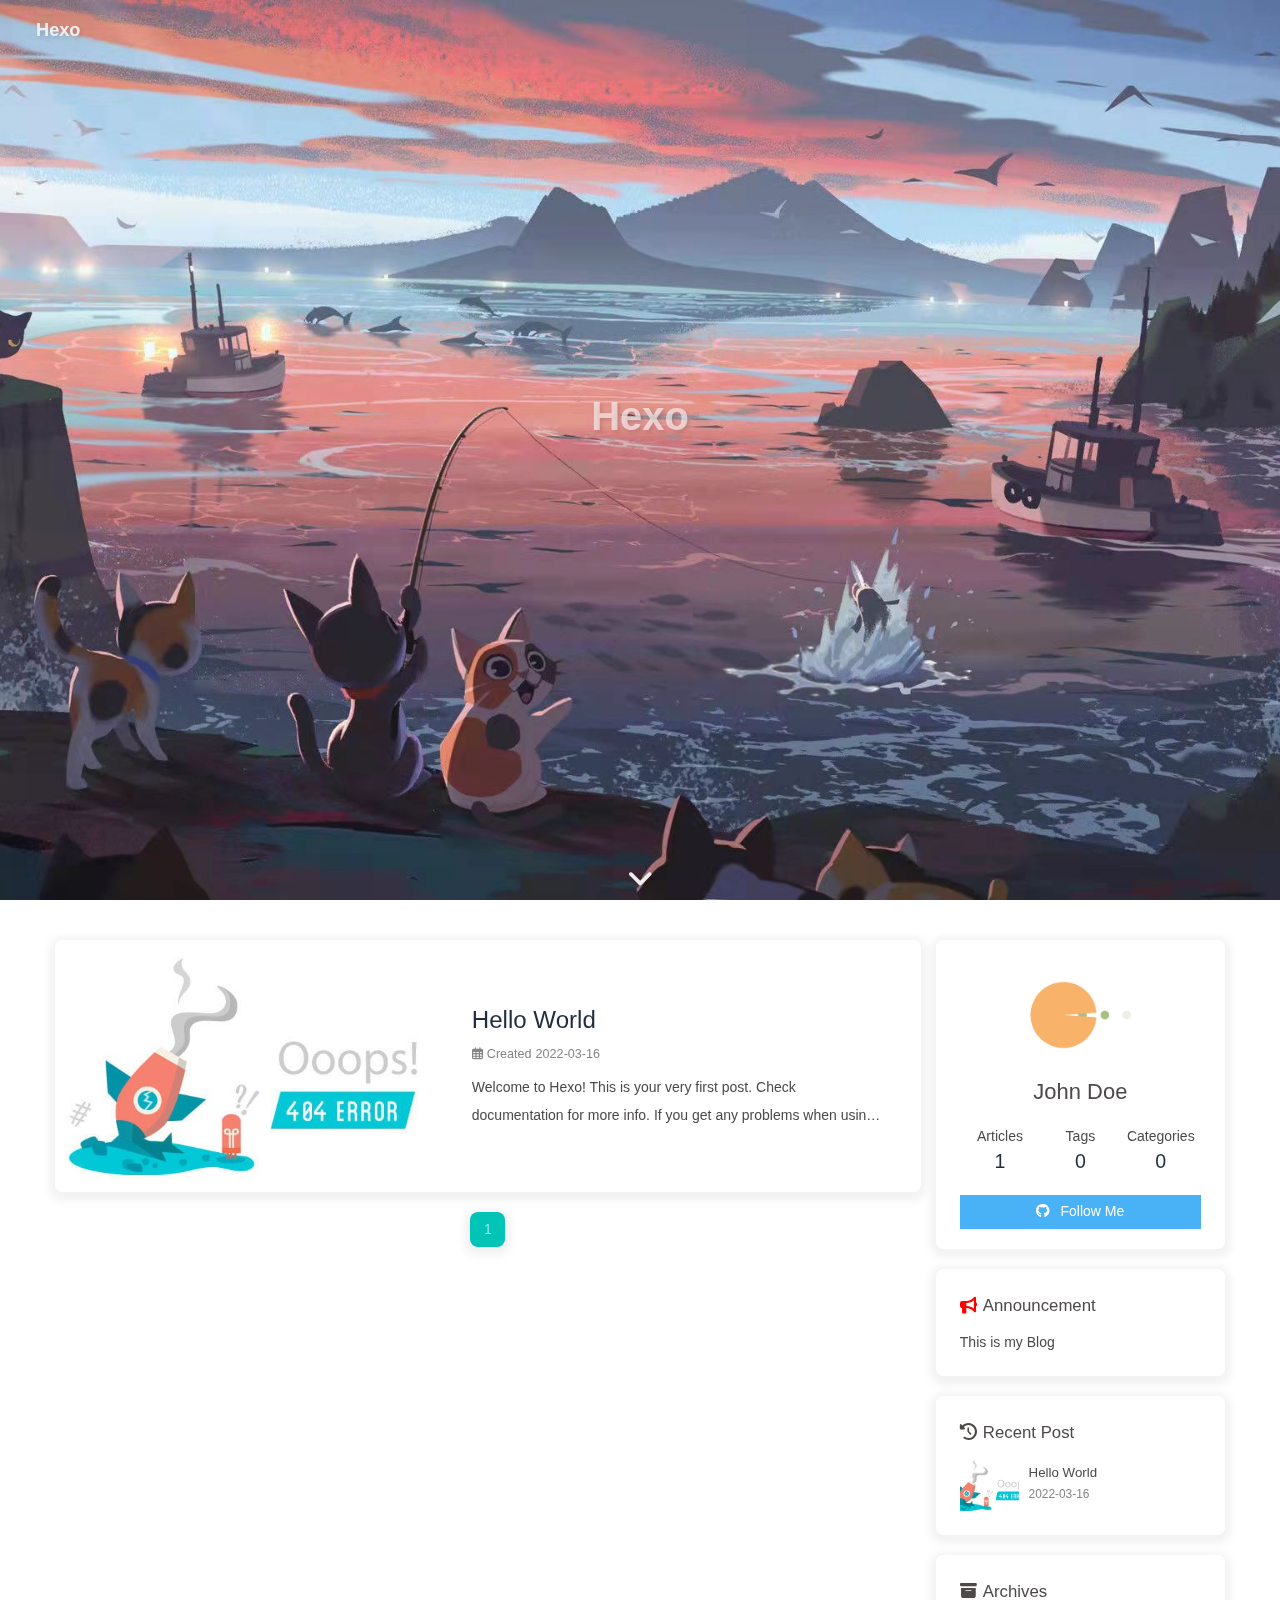
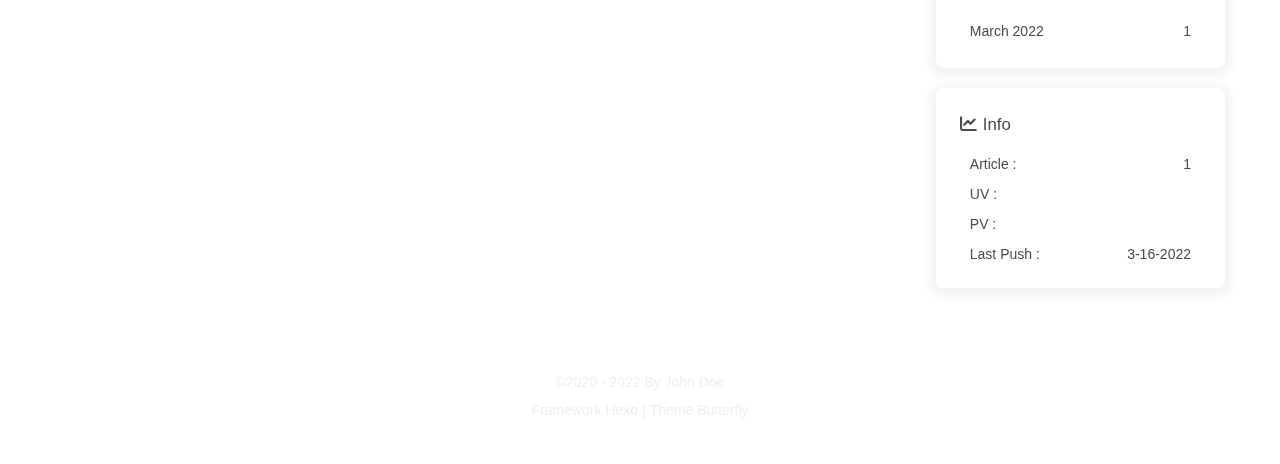
==== index.html @ 841f3a4f "Site updated: 2022-03-16 13:57:46" ====
<!DOCTYPE html><html lang="en" data-theme="light"><head><meta charset="UTF-8"><meta http-equiv="X-UA-Compatible" content="IE=edge"><meta name="viewport" content="width=device-width, initial-scale=1.0, maximum-scale=1.0, user-scalable=no"><title>Hexo</title><meta name="author" content="John Doe"><meta name="copyright" content="John Doe"><meta name="format-detection" content="telephone=no"><meta name="theme-color" content="#ffffff"><meta property="og:type" content="website">
<meta property="og:title" content="Hexo">
<meta property="og:url" content="http://example.com/index.html">
<meta property="og:site_name" content="Hexo">
<meta property="og:locale" content="en_US">
<meta property="og:image" content="https://i.loli.net/2021/02/24/5O1day2nriDzjSu.png">
<meta property="article:author" content="John Doe">
<meta name="twitter:card" content="summary">
<meta name="twitter:image" content="https://i.loli.net/2021/02/24/5O1day2nriDzjSu.png"><link rel="shortcut icon" href="/img/favicon.png"><link rel="canonical" href="http://example.com/"><link rel="preconnect" href="//cdn.jsdelivr.net"/><link rel="preconnect" href="//busuanzi.ibruce.info"/><link rel="stylesheet" href="/css/index.css"><link rel="stylesheet" href="https://cdn.jsdelivr.net/npm/@fortawesome/fontawesome-free@6/css/all.min.css" media="print" onload="this.media='all'"><link rel="stylesheet" href="https://cdn.jsdelivr.net/npm/@fancyapps/ui/dist/fancybox.css" media="print" onload="this.media='all'"><script>const GLOBAL_CONFIG = { 
  root: '/',
  algolia: undefined,
  localSearch: undefined,
  translate: undefined,
  noticeOutdate: undefined,
  highlight: {"plugin":"highlighjs","highlightCopy":true,"highlightLang":true,"highlightHeightLimit":false},
  copy: {
    success: 'Copy successfully',
    error: 'Copy error',
    noSupport: 'The browser does not support'
  },
  relativeDate: {
    homepage: false,
    post: false
  },
  runtime: '',
  date_suffix: {
    just: 'Just',
    min: 'minutes ago',
    hour: 'hours ago',
    day: 'days ago',
    month: 'months ago'
  },
  copyright: undefined,
  lightbox: 'fancybox',
  Snackbar: undefined,
  source: {
    justifiedGallery: {
      js: 'https://cdn.jsdelivr.net/npm/flickr-justified-gallery@2/dist/fjGallery.min.js',
      css: 'https://cdn.jsdelivr.net/npm/flickr-justified-gallery@2/dist/fjGallery.min.css'
    }
  },
  isPhotoFigcaption: false,
  islazyload: false,
  isAnchor: false
}</script><script id="config-diff">var GLOBAL_CONFIG_SITE = {
  title: 'Hexo',
  isPost: false,
  isHome: true,
  isHighlightShrink: false,
  isToc: false,
  postUpdate: '2022-03-16 13:57:40'
}</script><noscript><style type="text/css">
  #nav {
    opacity: 1
  }
  .justified-gallery img {
    opacity: 1
  }

  #recent-posts time,
  #post-meta time {
    display: inline !important
  }
</style></noscript><script>(win=>{
    win.saveToLocal = {
      set: function setWithExpiry(key, value, ttl) {
        if (ttl === 0) return
        const now = new Date()
        const expiryDay = ttl * 86400000
        const item = {
          value: value,
          expiry: now.getTime() + expiryDay,
        }
        localStorage.setItem(key, JSON.stringify(item))
      },

      get: function getWithExpiry(key) {
        const itemStr = localStorage.getItem(key)

        if (!itemStr) {
          return undefined
        }
        const item = JSON.parse(itemStr)
        const now = new Date()

        if (now.getTime() > item.expiry) {
          localStorage.removeItem(key)
          return undefined
        }
        return item.value
      }
    }
  
    win.getScript = url => new Promise((resolve, reject) => {
      const script = document.createElement('script')
      script.src = url
      script.async = true
      script.onerror = reject
      script.onload = script.onreadystatechange = function() {
        const loadState = this.readyState
        if (loadState && loadState !== 'loaded' && loadState !== 'complete') return
        script.onload = script.onreadystatechange = null
        resolve()
      }
      document.head.appendChild(script)
    })
  
      win.activateDarkMode = function () {
        document.documentElement.setAttribute('data-theme', 'dark')
        if (document.querySelector('meta[name="theme-color"]') !== null) {
          document.querySelector('meta[name="theme-color"]').setAttribute('content', '#0d0d0d')
        }
      }
      win.activateLightMode = function () {
        document.documentElement.setAttribute('data-theme', 'light')
        if (document.querySelector('meta[name="theme-color"]') !== null) {
          document.querySelector('meta[name="theme-color"]').setAttribute('content', '#ffffff')
        }
      }
      const t = saveToLocal.get('theme')
    
          if (t === 'dark') activateDarkMode()
          else if (t === 'light') activateLightMode()
        
      const asideStatus = saveToLocal.get('aside-status')
      if (asideStatus !== undefined) {
        if (asideStatus === 'hide') {
          document.documentElement.classList.add('hide-aside')
        } else {
          document.documentElement.classList.remove('hide-aside')
        }
      }
    
    const detectApple = () => {
      if(/iPad|iPhone|iPod|Macintosh/.test(navigator.userAgent)){
        document.documentElement.classList.add('apple')
      }
    }
    detectApple()
    })(window)</script><link rel="stylesheet" href="/css/footer_and_top.css"><meta name="generator" content="Hexo 6.1.0"></head><body><div id="web_bg"></div><div id="sidebar"><div id="menu-mask"></div><div id="sidebar-menus"><div class="avatar-img is-center"><img src="https://i.loli.net/2021/02/24/5O1day2nriDzjSu.png" onerror="onerror=null;src='/img/friend_404.gif'" alt="avatar"/></div><div class="site-data is-center"><div class="data-item"><a href="/archives/"><div class="headline">Articles</div><div class="length-num">1</div></a></div><div class="data-item"><a href="/tags/"><div class="headline">Tags</div><div class="length-num">0</div></a></div><div class="data-item"><a href="/categories/"><div class="headline">Categories</div><div class="length-num">0</div></a></div></div><hr/></div></div><div class="page" id="body-wrap"><header class="full_page" id="page-header" style="background: transparent"><nav id="nav"><span id="blog_name"><a id="site-name" href="/">Hexo</a></span><div id="menus"><div id="toggle-menu"><a class="site-page"><i class="fas fa-bars fa-fw"></i></a></div></div></nav><div id="site-info"><h1 id="site-title">Hexo</h1></div><div id="scroll-down"><i class="fas fa-angle-down scroll-down-effects"></i></div></header><main class="layout" id="content-inner"><div class="recent-posts" id="recent-posts"><div class="recent-post-item"><div class="post_cover left"><a href="/2022/03/16/hello-world/" title="Hello World"><img class="post_bg" src="/transparent" onerror="this.onerror=null;this.src='/img/404.jpg'" alt="Hello World"></a></div><div class="recent-post-info"><a class="article-title" href="/2022/03/16/hello-world/" title="Hello World">Hello World</a><div class="article-meta-wrap"><span class="post-meta-date"><i class="far fa-calendar-alt"></i><span class="article-meta-label">Created</span><time datetime="2022-03-16T00:03:15.946Z" title="Created 2022-03-16 08:03:15">2022-03-16</time></span></div><div class="content">Welcome to Hexo! This is your very first post. Check documentation for more info. If you get any problems when using Hexo, you can find the answer in troubleshooting or you can ask me on GitHub.
Quick StartCreate a new post1$ hexo new &quot;My New Post&quot;

More info: Writing
Run server1$ hexo server

More info: Server
Generate static files1$ hexo generate

More info: Generating
Deploy to remote sites1$ hexo deploy

More info: Deployment
</div></div></div><nav id="pagination"><div class="pagination"><span class="page-number current">1</span></div></nav></div><div class="aside-content" id="aside-content"><div class="card-widget card-info"><div class="is-center"><div class="avatar-img"><img src="https://i.loli.net/2021/02/24/5O1day2nriDzjSu.png" onerror="this.onerror=null;this.src='/img/friend_404.gif'" alt="avatar"/></div><div class="author-info__name">John Doe</div><div class="author-info__description"></div></div><div class="card-info-data is-center"><div class="card-info-data-item"><a href="/archives/"><div class="headline">Articles</div><div class="length-num">1</div></a></div><div class="card-info-data-item"><a href="/tags/"><div class="headline">Tags</div><div class="length-num">0</div></a></div><div class="card-info-data-item"><a href="/categories/"><div class="headline">Categories</div><div class="length-num">0</div></a></div></div><a id="card-info-btn" target="_blank" rel="noopener" href="https://github.com/xxxxxx"><i class="fab fa-github"></i><span>Follow Me</span></a></div><div class="card-widget card-announcement"><div class="item-headline"><i class="fas fa-bullhorn fa-shake"></i><span>Announcement</span></div><div class="announcement_content">This is my Blog</div></div><div class="sticky_layout"><div class="card-widget card-recent-post"><div class="item-headline"><i class="fas fa-history"></i><span>Recent Post</span></div><div class="aside-list"><div class="aside-list-item"><a class="thumbnail" href="/2022/03/16/hello-world/" title="Hello World"><img src="/transparent" onerror="this.onerror=null;this.src='/img/404.jpg'" alt="Hello World"/></a><div class="content"><a class="title" href="/2022/03/16/hello-world/" title="Hello World">Hello World</a><time datetime="2022-03-16T00:03:15.946Z" title="Created 2022-03-16 08:03:15">2022-03-16</time></div></div></div></div><div class="card-widget card-archives"><div class="item-headline"><i class="fas fa-archive"></i><span>Archives</span></div><ul class="card-archive-list"><li class="card-archive-list-item"><a class="card-archive-list-link" href="/archives/2022/03/"><span class="card-archive-list-date">March 2022</span><span class="card-archive-list-count">1</span></a></li></ul></div><div class="card-widget card-webinfo"><div class="item-headline"><i class="fas fa-chart-line"></i><span>Info</span></div><div class="webinfo"><div class="webinfo-item"><div class="item-name">Article :</div><div class="item-count">1</div></div><div class="webinfo-item"><div class="item-name">UV :</div><div class="item-count" id="busuanzi_value_site_uv"></div></div><div class="webinfo-item"><div class="item-name">PV :</div><div class="item-count" id="busuanzi_value_site_pv"></div></div><div class="webinfo-item"><div class="item-name">Last Push :</div><div class="item-count" id="last-push-date" data-lastPushDate="2022-03-16T05:57:40.717Z"></div></div></div></div></div></div></main><footer id="footer" style="background: transparent"><div id="footer-wrap"><div class="copyright">&copy;2020 - 2022 By John Doe</div><div class="framework-info"><span>Framework </span><a target="_blank" rel="noopener" href="https://hexo.io">Hexo</a><span class="footer-separator">|</span><span>Theme </span><a target="_blank" rel="noopener" href="https://github.com/jerryc127/hexo-theme-butterfly">Butterfly</a></div></div></footer></div><div id="rightside"><div id="rightside-config-hide"><button id="darkmode" type="button" title="Switch Between Light And Dark Mode"><i class="fas fa-adjust"></i></button><button id="hide-aside-btn" type="button" title="Toggle between single-column and double-column"><i class="fas fa-arrows-alt-h"></i></button></div><div id="rightside-config-show"><button id="rightside_config" type="button" title="Setting"><i class="fas fa-cog fa-spin"></i></button><button id="go-up" type="button" title="Back To Top"><i class="fas fa-arrow-up"></i></button></div></div><div><script src="/js/utils.js"></script><script src="/js/main.js"></script><script src="https://cdn.jsdelivr.net/npm/@fancyapps/ui/dist/fancybox.umd.js"></script><div class="js-pjax"></div><script async data-pjax src="//busuanzi.ibruce.info/busuanzi/2.3/busuanzi.pure.mini.js"></script></div></body></html>
---- css/footer_and_top.css ----
#page-header:not(.not-top-img):before {
    background-color:rgba(0,0,0,0);
}

#footer:before{
    background-color:rgba(0,0,0,0);
}
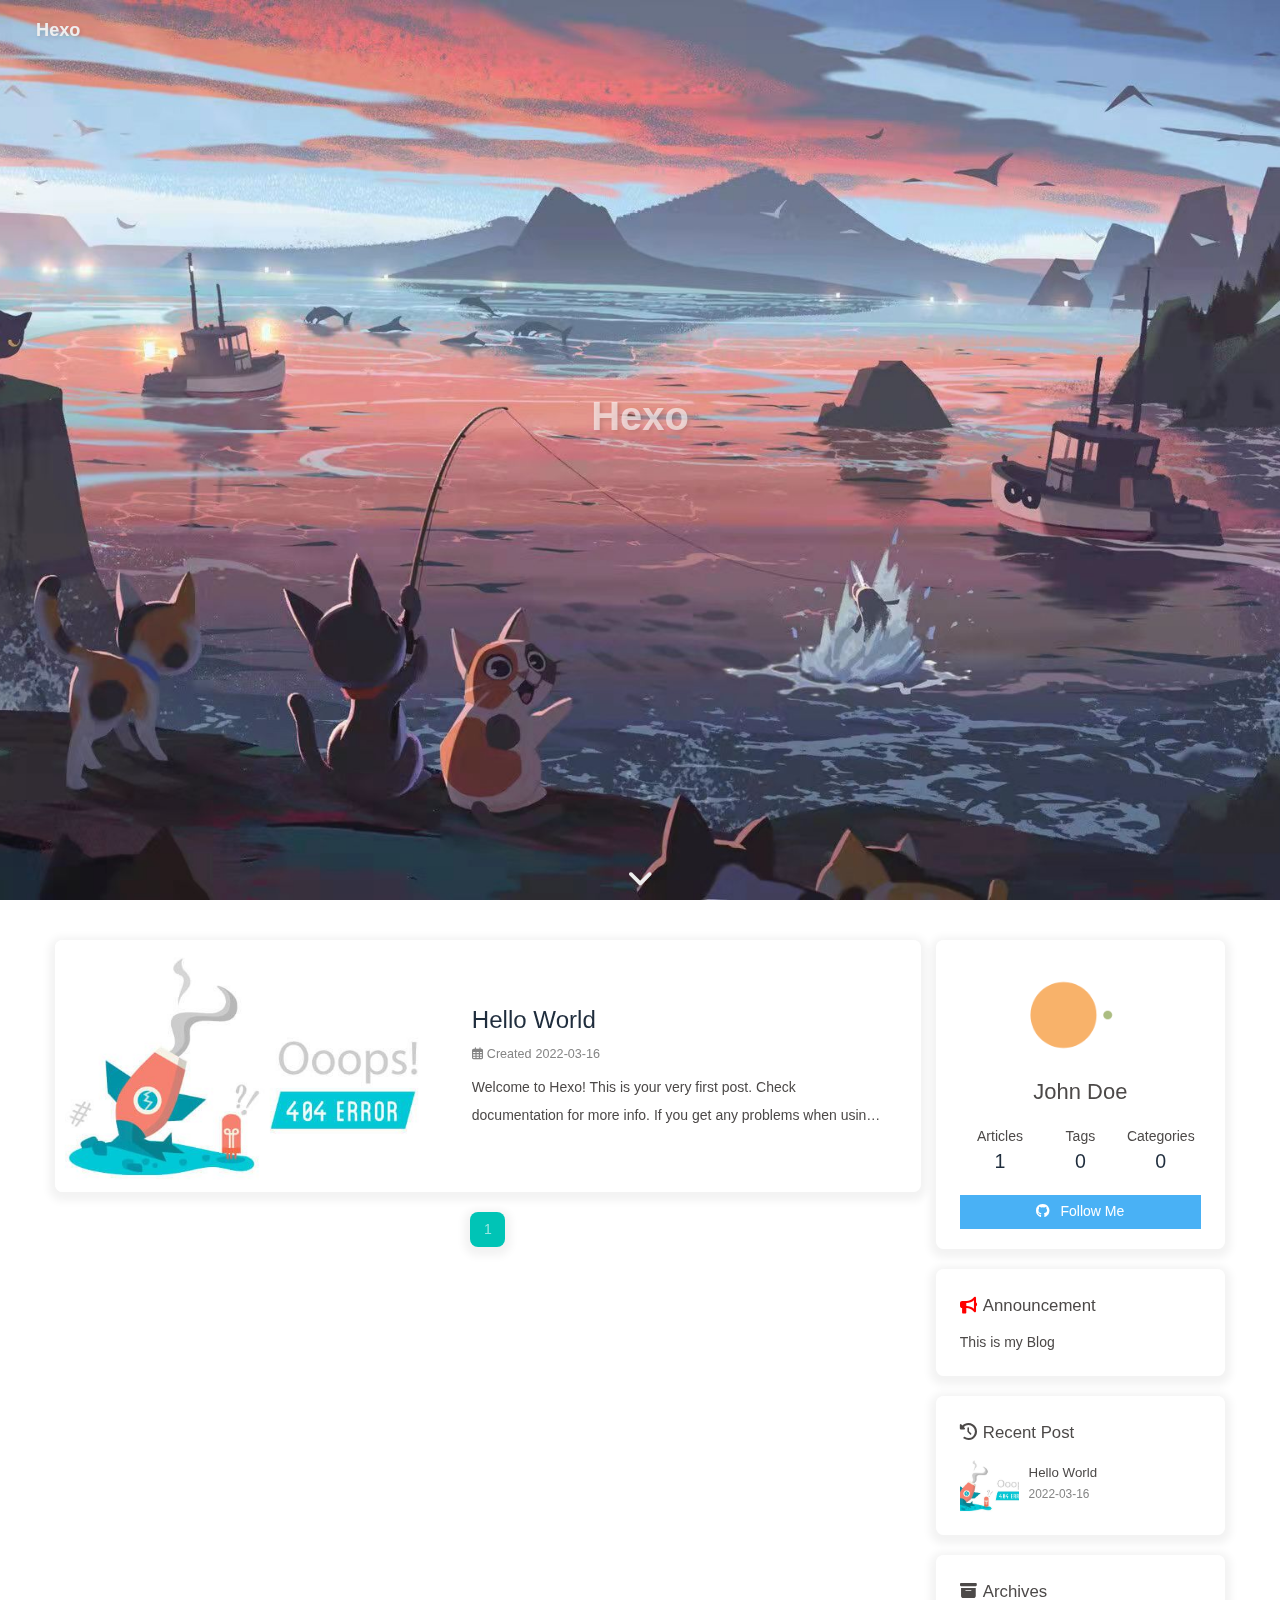
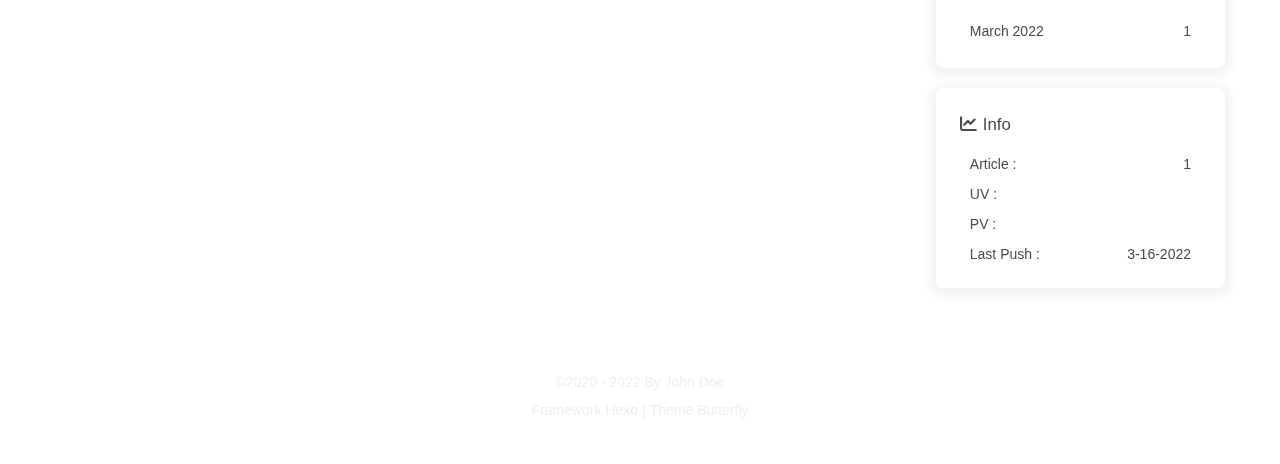
==== commit e52e54c0: "Site updated: 2022-03-16 14:02:46" ====
--- a/index.html
+++ b/index.html
@@ -48,7 +48,7 @@
   isHome: true,
   isHighlightShrink: false,
   isToc: false,
-  postUpdate: '2022-03-16 13:57:40'
+  postUpdate: '2022-03-16 14:02:41'
 }</script><noscript><style type="text/css">
   #nav {
     opacity: 1
@@ -150,4 +150,4 @@
 Deploy to remote sites1$ hexo deploy
 
 More info: Deployment
-</div></div></div><nav id="pagination"><div class="pagination"><span class="page-number current">1</span></div></nav></div><div class="aside-content" id="aside-content"><div class="card-widget card-info"><div class="is-center"><div class="avatar-img"><img src="https://i.loli.net/2021/02/24/5O1day2nriDzjSu.png" onerror="this.onerror=null;this.src='/img/friend_404.gif'" alt="avatar"/></div><div class="author-info__name">John Doe</div><div class="author-info__description"></div></div><div class="card-info-data is-center"><div class="card-info-data-item"><a href="/archives/"><div class="headline">Articles</div><div class="length-num">1</div></a></div><div class="card-info-data-item"><a href="/tags/"><div class="headline">Tags</div><div class="length-num">0</div></a></div><div class="card-info-data-item"><a href="/categories/"><div class="headline">Categories</div><div class="length-num">0</div></a></div></div><a id="card-info-btn" target="_blank" rel="noopener" href="https://github.com/xxxxxx"><i class="fab fa-github"></i><span>Follow Me</span></a></div><div class="card-widget card-announcement"><div class="item-headline"><i class="fas fa-bullhorn fa-shake"></i><span>Announcement</span></div><div class="announcement_content">This is my Blog</div></div><div class="sticky_layout"><div class="card-widget card-recent-post"><div class="item-headline"><i class="fas fa-history"></i><span>Recent Post</span></div><div class="aside-list"><div class="aside-list-item"><a class="thumbnail" href="/2022/03/16/hello-world/" title="Hello World"><img src="/transparent" onerror="this.onerror=null;this.src='/img/404.jpg'" alt="Hello World"/></a><div class="content"><a class="title" href="/2022/03/16/hello-world/" title="Hello World">Hello World</a><time datetime="2022-03-16T00:03:15.946Z" title="Created 2022-03-16 08:03:15">2022-03-16</time></div></div></div></div><div class="card-widget card-archives"><div class="item-headline"><i class="fas fa-archive"></i><span>Archives</span></div><ul class="card-archive-list"><li class="card-archive-list-item"><a class="card-archive-list-link" href="/archives/2022/03/"><span class="card-archive-list-date">March 2022</span><span class="card-archive-list-count">1</span></a></li></ul></div><div class="card-widget card-webinfo"><div class="item-headline"><i class="fas fa-chart-line"></i><span>Info</span></div><div class="webinfo"><div class="webinfo-item"><div class="item-name">Article :</div><div class="item-count">1</div></div><div class="webinfo-item"><div class="item-name">UV :</div><div class="item-count" id="busuanzi_value_site_uv"></div></div><div class="webinfo-item"><div class="item-name">PV :</div><div class="item-count" id="busuanzi_value_site_pv"></div></div><div class="webinfo-item"><div class="item-name">Last Push :</div><div class="item-count" id="last-push-date" data-lastPushDate="2022-03-16T05:57:40.717Z"></div></div></div></div></div></div></main><footer id="footer" style="background: transparent"><div id="footer-wrap"><div class="copyright">&copy;2020 - 2022 By John Doe</div><div class="framework-info"><span>Framework </span><a target="_blank" rel="noopener" href="https://hexo.io">Hexo</a><span class="footer-separator">|</span><span>Theme </span><a target="_blank" rel="noopener" href="https://github.com/jerryc127/hexo-theme-butterfly">Butterfly</a></div></div></footer></div><div id="rightside"><div id="rightside-config-hide"><button id="darkmode" type="button" title="Switch Between Light And Dark Mode"><i class="fas fa-adjust"></i></button><button id="hide-aside-btn" type="button" title="Toggle between single-column and double-column"><i class="fas fa-arrows-alt-h"></i></button></div><div id="rightside-config-show"><button id="rightside_config" type="button" title="Setting"><i class="fas fa-cog fa-spin"></i></button><button id="go-up" type="button" title="Back To Top"><i class="fas fa-arrow-up"></i></button></div></div><div><script src="/js/utils.js"></script><script src="/js/main.js"></script><script src="https://cdn.jsdelivr.net/npm/@fancyapps/ui/dist/fancybox.umd.js"></script><div class="js-pjax"></div><script async data-pjax src="//busuanzi.ibruce.info/busuanzi/2.3/busuanzi.pure.mini.js"></script></div></body></html>+</div></div></div><nav id="pagination"><div class="pagination"><span class="page-number current">1</span></div></nav></div><div class="aside-content" id="aside-content"><div class="card-widget card-info"><div class="is-center"><div class="avatar-img"><img src="https://i.loli.net/2021/02/24/5O1day2nriDzjSu.png" onerror="this.onerror=null;this.src='/img/friend_404.gif'" alt="avatar"/></div><div class="author-info__name">John Doe</div><div class="author-info__description"></div></div><div class="card-info-data is-center"><div class="card-info-data-item"><a href="/archives/"><div class="headline">Articles</div><div class="length-num">1</div></a></div><div class="card-info-data-item"><a href="/tags/"><div class="headline">Tags</div><div class="length-num">0</div></a></div><div class="card-info-data-item"><a href="/categories/"><div class="headline">Categories</div><div class="length-num">0</div></a></div></div><a id="card-info-btn" target="_blank" rel="noopener" href="https://github.com/xxxxxx"><i class="fab fa-github"></i><span>Follow Me</span></a></div><div class="card-widget card-announcement"><div class="item-headline"><i class="fas fa-bullhorn fa-shake"></i><span>Announcement</span></div><div class="announcement_content">This is my Blog</div></div><div class="sticky_layout"><div class="card-widget card-recent-post"><div class="item-headline"><i class="fas fa-history"></i><span>Recent Post</span></div><div class="aside-list"><div class="aside-list-item"><a class="thumbnail" href="/2022/03/16/hello-world/" title="Hello World"><img src="/transparent" onerror="this.onerror=null;this.src='/img/404.jpg'" alt="Hello World"/></a><div class="content"><a class="title" href="/2022/03/16/hello-world/" title="Hello World">Hello World</a><time datetime="2022-03-16T00:03:15.946Z" title="Created 2022-03-16 08:03:15">2022-03-16</time></div></div></div></div><div class="card-widget card-archives"><div class="item-headline"><i class="fas fa-archive"></i><span>Archives</span></div><ul class="card-archive-list"><li class="card-archive-list-item"><a class="card-archive-list-link" href="/archives/2022/03/"><span class="card-archive-list-date">March 2022</span><span class="card-archive-list-count">1</span></a></li></ul></div><div class="card-widget card-webinfo"><div class="item-headline"><i class="fas fa-chart-line"></i><span>Info</span></div><div class="webinfo"><div class="webinfo-item"><div class="item-name">Article :</div><div class="item-count">1</div></div><div class="webinfo-item"><div class="item-name">UV :</div><div class="item-count" id="busuanzi_value_site_uv"></div></div><div class="webinfo-item"><div class="item-name">PV :</div><div class="item-count" id="busuanzi_value_site_pv"></div></div><div class="webinfo-item"><div class="item-name">Last Push :</div><div class="item-count" id="last-push-date" data-lastPushDate="2022-03-16T06:02:41.928Z"></div></div></div></div></div></div></main><footer id="footer" style="background: transparent"><div id="footer-wrap"><div class="copyright">&copy;2020 - 2022 By John Doe</div><div class="framework-info"><span>Framework </span><a target="_blank" rel="noopener" href="https://hexo.io">Hexo</a><span class="footer-separator">|</span><span>Theme </span><a target="_blank" rel="noopener" href="https://github.com/jerryc127/hexo-theme-butterfly">Butterfly</a></div></div></footer></div><div id="rightside"><div id="rightside-config-hide"><button id="darkmode" type="button" title="Switch Between Light And Dark Mode"><i class="fas fa-adjust"></i></button><button id="hide-aside-btn" type="button" title="Toggle between single-column and double-column"><i class="fas fa-arrows-alt-h"></i></button></div><div id="rightside-config-show"><button id="rightside_config" type="button" title="Setting"><i class="fas fa-cog fa-spin"></i></button><button id="go-up" type="button" title="Back To Top"><i class="fas fa-arrow-up"></i></button></div></div><div><script src="/js/utils.js"></script><script src="/js/main.js"></script><script src="https://cdn.jsdelivr.net/npm/@fancyapps/ui/dist/fancybox.umd.js"></script><div class="js-pjax"></div><script async data-pjax src="//busuanzi.ibruce.info/busuanzi/2.3/busuanzi.pure.mini.js"></script></div></body></html>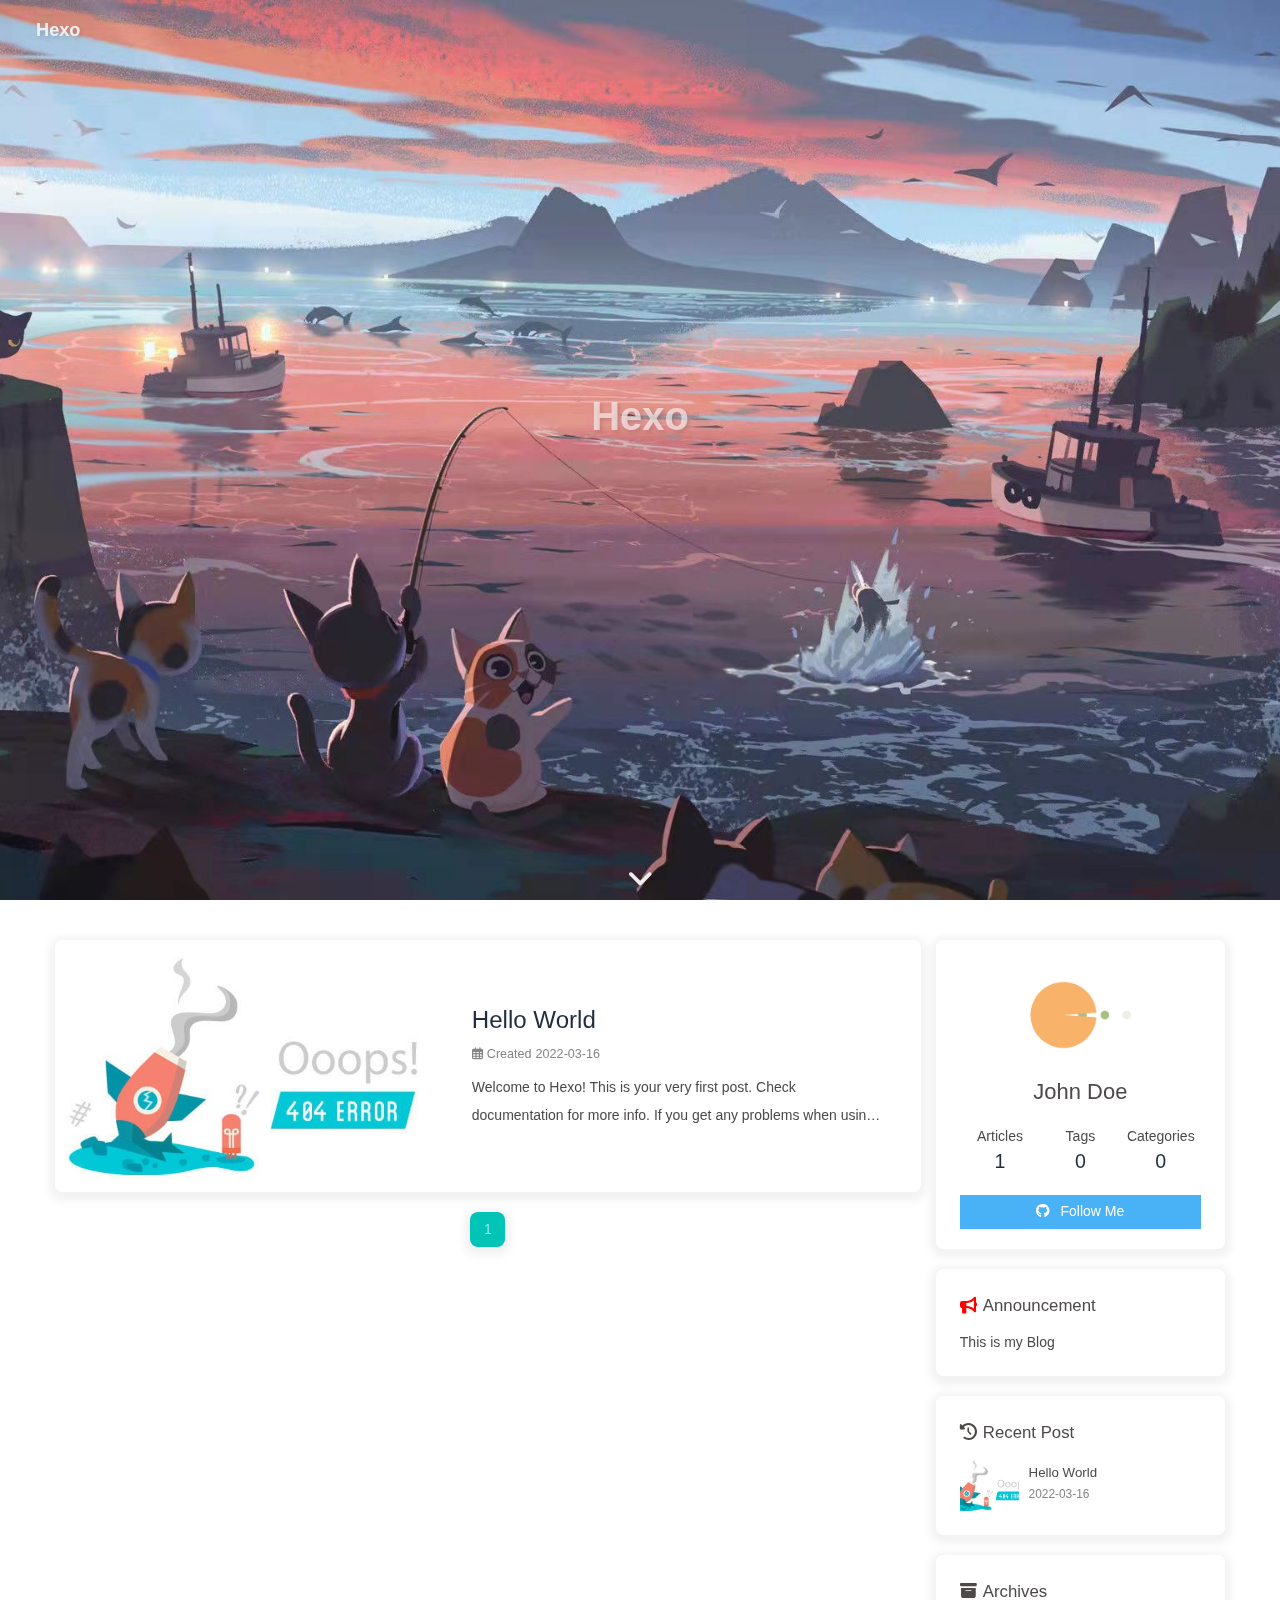
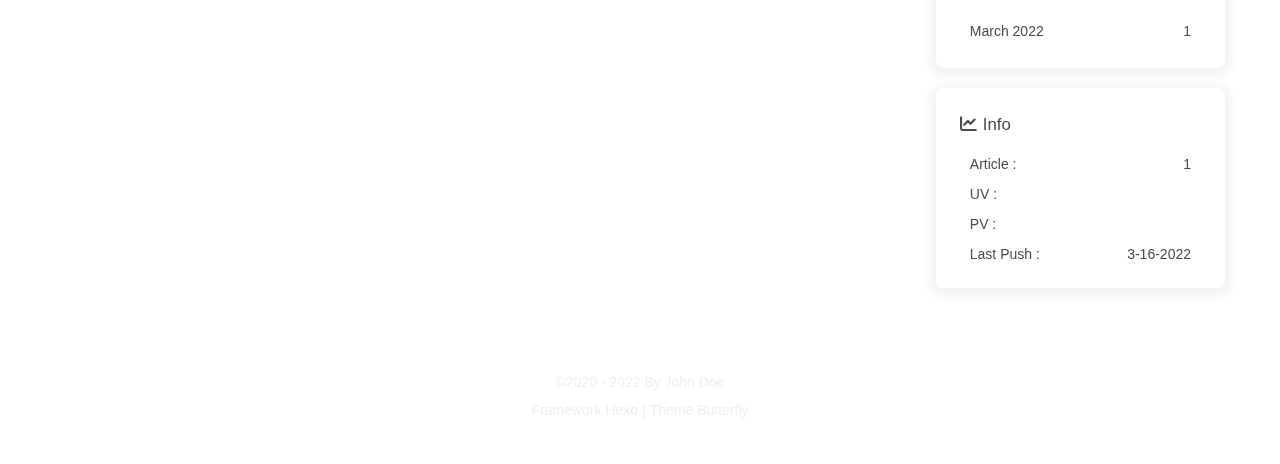
==== commit aab0d4dc: "Site updated: 2022-03-16 14:04:26" ====
--- a/index.html
+++ b/index.html
@@ -48,7 +48,7 @@
   isHome: true,
   isHighlightShrink: false,
   isToc: false,
-  postUpdate: '2022-03-16 14:02:41'
+  postUpdate: '2022-03-16 14:04:22'
 }</script><noscript><style type="text/css">
   #nav {
     opacity: 1
@@ -150,4 +150,4 @@
 Deploy to remote sites1$ hexo deploy
 
 More info: Deployment
-</div></div></div><nav id="pagination"><div class="pagination"><span class="page-number current">1</span></div></nav></div><div class="aside-content" id="aside-content"><div class="card-widget card-info"><div class="is-center"><div class="avatar-img"><img src="https://i.loli.net/2021/02/24/5O1day2nriDzjSu.png" onerror="this.onerror=null;this.src='/img/friend_404.gif'" alt="avatar"/></div><div class="author-info__name">John Doe</div><div class="author-info__description"></div></div><div class="card-info-data is-center"><div class="card-info-data-item"><a href="/archives/"><div class="headline">Articles</div><div class="length-num">1</div></a></div><div class="card-info-data-item"><a href="/tags/"><div class="headline">Tags</div><div class="length-num">0</div></a></div><div class="card-info-data-item"><a href="/categories/"><div class="headline">Categories</div><div class="length-num">0</div></a></div></div><a id="card-info-btn" target="_blank" rel="noopener" href="https://github.com/xxxxxx"><i class="fab fa-github"></i><span>Follow Me</span></a></div><div class="card-widget card-announcement"><div class="item-headline"><i class="fas fa-bullhorn fa-shake"></i><span>Announcement</span></div><div class="announcement_content">This is my Blog</div></div><div class="sticky_layout"><div class="card-widget card-recent-post"><div class="item-headline"><i class="fas fa-history"></i><span>Recent Post</span></div><div class="aside-list"><div class="aside-list-item"><a class="thumbnail" href="/2022/03/16/hello-world/" title="Hello World"><img src="/transparent" onerror="this.onerror=null;this.src='/img/404.jpg'" alt="Hello World"/></a><div class="content"><a class="title" href="/2022/03/16/hello-world/" title="Hello World">Hello World</a><time datetime="2022-03-16T00:03:15.946Z" title="Created 2022-03-16 08:03:15">2022-03-16</time></div></div></div></div><div class="card-widget card-archives"><div class="item-headline"><i class="fas fa-archive"></i><span>Archives</span></div><ul class="card-archive-list"><li class="card-archive-list-item"><a class="card-archive-list-link" href="/archives/2022/03/"><span class="card-archive-list-date">March 2022</span><span class="card-archive-list-count">1</span></a></li></ul></div><div class="card-widget card-webinfo"><div class="item-headline"><i class="fas fa-chart-line"></i><span>Info</span></div><div class="webinfo"><div class="webinfo-item"><div class="item-name">Article :</div><div class="item-count">1</div></div><div class="webinfo-item"><div class="item-name">UV :</div><div class="item-count" id="busuanzi_value_site_uv"></div></div><div class="webinfo-item"><div class="item-name">PV :</div><div class="item-count" id="busuanzi_value_site_pv"></div></div><div class="webinfo-item"><div class="item-name">Last Push :</div><div class="item-count" id="last-push-date" data-lastPushDate="2022-03-16T06:02:41.928Z"></div></div></div></div></div></div></main><footer id="footer" style="background: transparent"><div id="footer-wrap"><div class="copyright">&copy;2020 - 2022 By John Doe</div><div class="framework-info"><span>Framework </span><a target="_blank" rel="noopener" href="https://hexo.io">Hexo</a><span class="footer-separator">|</span><span>Theme </span><a target="_blank" rel="noopener" href="https://github.com/jerryc127/hexo-theme-butterfly">Butterfly</a></div></div></footer></div><div id="rightside"><div id="rightside-config-hide"><button id="darkmode" type="button" title="Switch Between Light And Dark Mode"><i class="fas fa-adjust"></i></button><button id="hide-aside-btn" type="button" title="Toggle between single-column and double-column"><i class="fas fa-arrows-alt-h"></i></button></div><div id="rightside-config-show"><button id="rightside_config" type="button" title="Setting"><i class="fas fa-cog fa-spin"></i></button><button id="go-up" type="button" title="Back To Top"><i class="fas fa-arrow-up"></i></button></div></div><div><script src="/js/utils.js"></script><script src="/js/main.js"></script><script src="https://cdn.jsdelivr.net/npm/@fancyapps/ui/dist/fancybox.umd.js"></script><div class="js-pjax"></div><script async data-pjax src="//busuanzi.ibruce.info/busuanzi/2.3/busuanzi.pure.mini.js"></script></div></body></html>+</div></div></div><nav id="pagination"><div class="pagination"><span class="page-number current">1</span></div></nav></div><div class="aside-content" id="aside-content"><div class="card-widget card-info"><div class="is-center"><div class="avatar-img"><img src="https://i.loli.net/2021/02/24/5O1day2nriDzjSu.png" onerror="this.onerror=null;this.src='/img/friend_404.gif'" alt="avatar"/></div><div class="author-info__name">John Doe</div><div class="author-info__description"></div></div><div class="card-info-data is-center"><div class="card-info-data-item"><a href="/archives/"><div class="headline">Articles</div><div class="length-num">1</div></a></div><div class="card-info-data-item"><a href="/tags/"><div class="headline">Tags</div><div class="length-num">0</div></a></div><div class="card-info-data-item"><a href="/categories/"><div class="headline">Categories</div><div class="length-num">0</div></a></div></div><a id="card-info-btn" target="_blank" rel="noopener" href="https://github.com/xxxxxx"><i class="fab fa-github"></i><span>Follow Me</span></a></div><div class="card-widget card-announcement"><div class="item-headline"><i class="fas fa-bullhorn fa-shake"></i><span>Announcement</span></div><div class="announcement_content">This is my Blog</div></div><div class="sticky_layout"><div class="card-widget card-recent-post"><div class="item-headline"><i class="fas fa-history"></i><span>Recent Post</span></div><div class="aside-list"><div class="aside-list-item"><a class="thumbnail" href="/2022/03/16/hello-world/" title="Hello World"><img src="/transparent" onerror="this.onerror=null;this.src='/img/404.jpg'" alt="Hello World"/></a><div class="content"><a class="title" href="/2022/03/16/hello-world/" title="Hello World">Hello World</a><time datetime="2022-03-16T00:03:15.946Z" title="Created 2022-03-16 08:03:15">2022-03-16</time></div></div></div></div><div class="card-widget card-archives"><div class="item-headline"><i class="fas fa-archive"></i><span>Archives</span></div><ul class="card-archive-list"><li class="card-archive-list-item"><a class="card-archive-list-link" href="/archives/2022/03/"><span class="card-archive-list-date">March 2022</span><span class="card-archive-list-count">1</span></a></li></ul></div><div class="card-widget card-webinfo"><div class="item-headline"><i class="fas fa-chart-line"></i><span>Info</span></div><div class="webinfo"><div class="webinfo-item"><div class="item-name">Article :</div><div class="item-count">1</div></div><div class="webinfo-item"><div class="item-name">UV :</div><div class="item-count" id="busuanzi_value_site_uv"></div></div><div class="webinfo-item"><div class="item-name">PV :</div><div class="item-count" id="busuanzi_value_site_pv"></div></div><div class="webinfo-item"><div class="item-name">Last Push :</div><div class="item-count" id="last-push-date" data-lastPushDate="2022-03-16T06:04:22.651Z"></div></div></div></div></div></div></main><footer id="footer" style="background: transparent"><div id="footer-wrap"><div class="copyright">&copy;2020 - 2022 By John Doe</div><div class="framework-info"><span>Framework </span><a target="_blank" rel="noopener" href="https://hexo.io">Hexo</a><span class="footer-separator">|</span><span>Theme </span><a target="_blank" rel="noopener" href="https://github.com/jerryc127/hexo-theme-butterfly">Butterfly</a></div></div></footer></div><div id="rightside"><div id="rightside-config-hide"><button id="darkmode" type="button" title="Switch Between Light And Dark Mode"><i class="fas fa-adjust"></i></button><button id="hide-aside-btn" type="button" title="Toggle between single-column and double-column"><i class="fas fa-arrows-alt-h"></i></button></div><div id="rightside-config-show"><button id="rightside_config" type="button" title="Setting"><i class="fas fa-cog fa-spin"></i></button><button id="go-up" type="button" title="Back To Top"><i class="fas fa-arrow-up"></i></button></div></div><div><script src="/js/utils.js"></script><script src="/js/main.js"></script><script src="https://cdn.jsdelivr.net/npm/@fancyapps/ui/dist/fancybox.umd.js"></script><div class="js-pjax"></div><script async data-pjax src="//busuanzi.ibruce.info/busuanzi/2.3/busuanzi.pure.mini.js"></script></div></body></html>